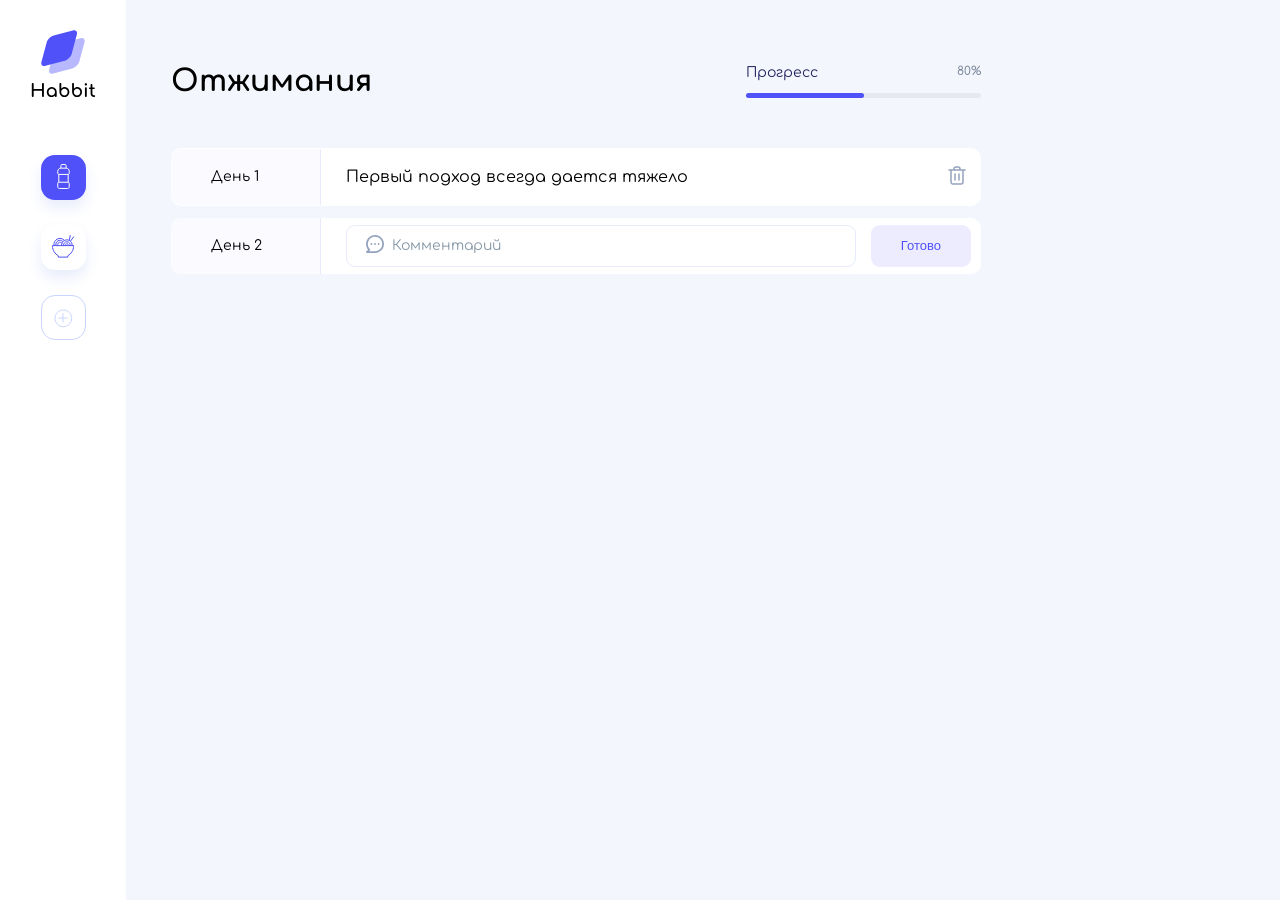
==== js-basic/habbit-tracker/index.html @ d8b93796 "1 day habbit-tracker" ====
<!DOCTYPE html>
<html lang="en">
  <head>
    <meta charset="UTF-8" />
    <meta http-equiv="X-UA-Compatible" content="IE=edge" />
    <meta name="viewport" content="width=device-width, initial-scale=1.0" />
    <title>Habbit App</title>
    <link rel="preconnect" href="https://fonts.googleapis.com">
    <link rel="preconnect" href="https://fonts.gstatic.com" crossorigin>
    <link href="https://fonts.googleapis.com/css2?family=Comfortaa:wght@400;600&display=swap" rel="stylesheet">
    <link rel="stylesheet" href="./styles/main.css" />
  </head>
  <body>
   <div class="app">
      <div class="panel">
        <img class="logo" src="./images/logo.svg" alt="Логотип Habbit App" />
        <nav class="menu">
          <div class="menu__list">
            <button class="menu__item menu__item_active">
              <img src="./images/water.svg" alt="Вода" />
            </button>
            <button class="menu__item">
              <img src="./images/food.svg" alt="Еда" />
            </button>
          </div>
          <button class="menu__add">
            <img src="./images/add.svg" alt="Добавить привычку" />
          </button>
        </nav>
      </div>
      <div class="content">
        <header>
          <h1>Отжимания</h1>
          <div class="progress">
            <div class="progress__text">
              <div class="progress__name">Прогресс</div>
              <div class="progress__percent">80%</div>
            </div>
            <div class="progress__bar">
              <div class="progress__cover-bar"></div>
            </div>
          </div>
        </header>
        <main>
          <div>
            <div class="habbit">
              <div class="habbit__day">День 1</div>
              <div class="habbit__comment">Первый подход всегда дается тяжело</div>
              <button class="habbit__delete">
                <img src="./images/delete.svg" alt="Удалить день 1" />
              </button>
            </div>
            <div class="habbit">
              <div class="habbit__day">День 2</div>
              <form class="habbit__form">
                <input class="input_icon" type="text" placeholder="Комментарий" />
                <img 
                  class="input__icon" 
                  src="./images/comment.svg" 
                  alt="Иконка комментария" 
                />
                <button class="button">Готово</button>
              </form>   
            </div>
          </div>
        </main>
      </div>
   </div>
    <script src="./scripts/app.js"></script>
  </body>
</html>
---- js-basic/habbit-tracker/styles/main.css ----
* {
    box-sizing: border-box;
}

body {
    font-family: 'Comfortaa', cursive;
    margin: 0;
    background-color: #F3F6FD;
    font-weight: 400;
}

.app {
    display: flex;
}

.panel {
    background: #FFFFFF;
    min-height: 100vh;
    padding: 30px;

}

.logo {
    margin-bottom: 50px;
}

.menu {
    display: flex;
    flex-direction: column;
    gap: 25px; 
    align-items: center;
}

.menu__list {
    display: flex;
    flex-direction: column;
    gap: 25px;
    align-items: center;
}

.menu__item {
    background: #FFFFFF;
    box-shadow: 0px 8px 14px rgba(62, 107, 224, 0.12);
    border-radius: 14px;
    border: none;
    height: 45px;
    width: 45px;
    cursor: pointer;
}



.menu__item:hover { 
    background: #6A6AFB;
}

.menu__item:hover img { 
    filter: brightness(0) invert(1);
}

.menu__item_active {
    background: #5051F9;
}

.menu__item_active img {
    filter: brightness(0) invert(1);
}

.menu__add {
    display: flex;
    align-items: center;
    justify-content: center;
    background: none;
    border-radius: 14px;
    border: 1px solid #CAD5FF;
    height: 45px;
    width: 45px;
    cursor: pointer;
}

.menu__add:hover {
    background: #EFF2FF;
}

.content {
    width: 900px;
    padding: 45px;
}

header {
    display: flex;
    justify-content: space-between;
    align-items: center;
}

h1 {
    font-size: 30px;
    line-height: 33px;
    color: #000000;
}

.progress {
    display: flex;
    flex-direction: column;
    gap: 12px;
    width: 235px;
}

.progress__text {
    display: flex;
    justify-content: space-between;
}

.progress__name {
    font-size: 14px;
    line-height: 16px;
    color: #232360;
}

.progress__percent {
    font-size: 12px;
    line-height: 13px;
    color: #768396;
}

.progress__bar {
    width: 100%;
    background: #E6E9ED;
    border-radius: 4px;
    height: 5px;
    position: relative;
}

.progress__cover-bar {
    position: absolute;
    width: 50%;
    height: 5px;
    border-radius: 4px;
    background: #5051F9;
}

main {
    margin-top: 30px;
}

.habbit {
    background: #FFFFFF;
    border-radius: 10px;
    display: flex;
    align-items: center;
    margin-bottom: 12px;
}

.habbit__day {
    background: #FBFAFF;
    border-radius: 10px 0 0 10px;
    border-right: 1px solid #E7EBFB;
    font-size: 14px;
    line-height: 16px;
    padding: 20px 40px;
    min-width: 150px;
}

.habbit__comment {
    font-size: 16px;
    line-height: 18px;
    padding: 20px 25px;
}

.habbit__delete {
    margin-left: auto;
    margin-right: 10px;
    background: none;
    border: none;
    border-radius: 5px;
    cursor: pointer;
    padding: 2px;
}

.habbit__delete:hover {
    background: #EFF2FF;
}

input {
    font-family: 'Comfortaa', cursive;
    border: 1px solid #E7EBFB;
    background: #FFFFFF;
    border-radius: 9px;
    padding: 12px 20px;
    flex: 1;
    font-weight: 400;
    font-size: 14px;
    line-height: 16px;
}

input::placeholder {
    color:#8899A8;
}

.habbit__form {
    display: flex;
    gap: 15px;
    width: 100%;
    padding: 0 10px 0 25px;
    position: relative;
}

.input_icon {
    padding-left: 45px;
}

.input__icon {
    position: absolute;
    top: 10px;
    left: 45px;
}

.button {
    background: #EDECFE;
    border-radius: 9px;
    border: none;
    font-size: 13px;
    line-height: 14px;
    color: #5051F9;
    padding: 14px 30px;
    cursor: pointer;
}

.button:hover {
    background: #DCDAFF;
}
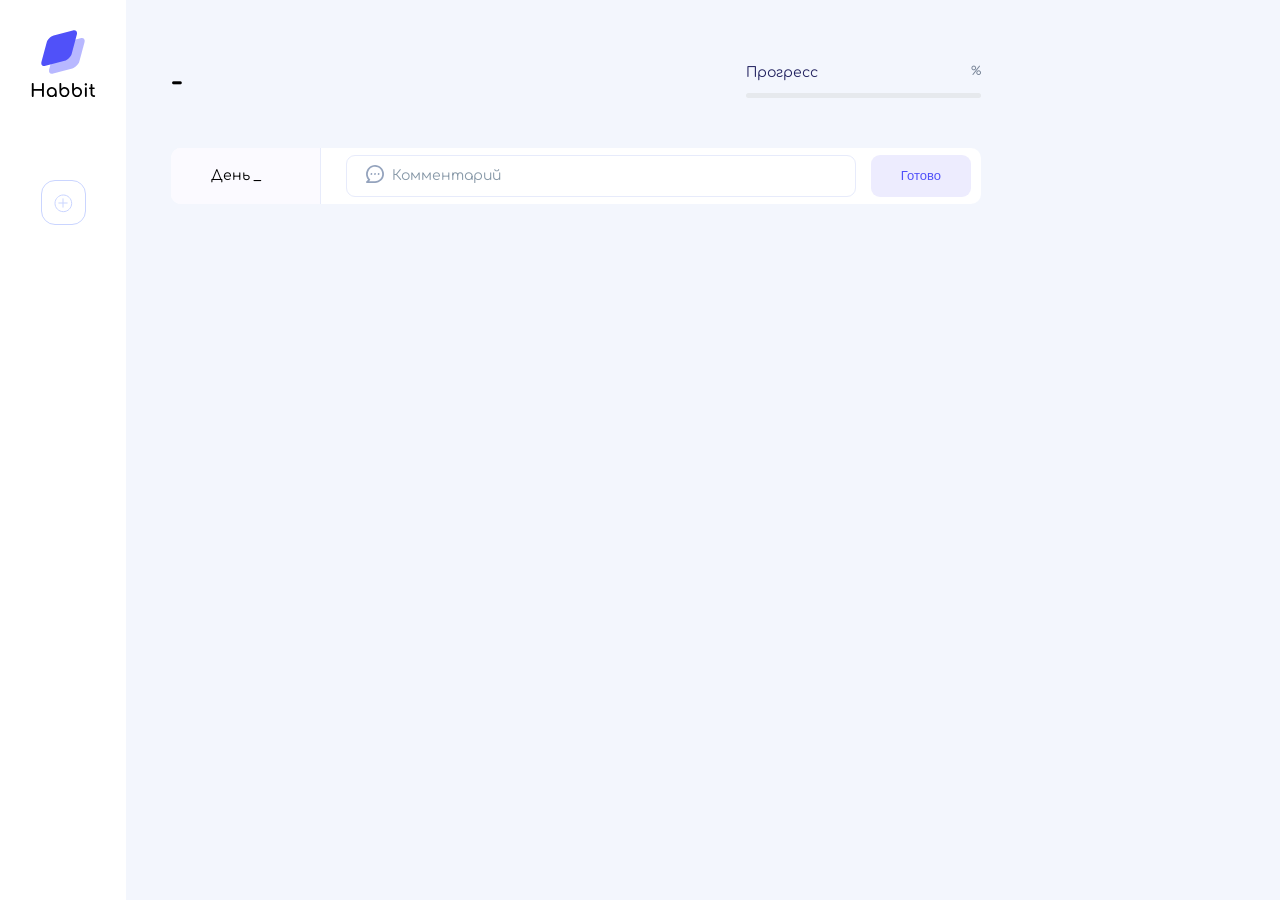
==== commit aa3fb303: "habbit-app done" ====
--- a/js-basic/habbit-tracker/index.html
+++ b/js-basic/habbit-tracker/index.html
@@ -15,26 +15,19 @@
       <div class="panel">
         <img class="logo" src="./images/logo.svg" alt="Логотип Habbit App" />
         <nav class="menu">
-          <div class="menu__list">
-            <button class="menu__item menu__item_active">
-              <img src="./images/water.svg" alt="Вода" />
-            </button>
-            <button class="menu__item">
-              <img src="./images/food.svg" alt="Еда" />
-            </button>
-          </div>
-          <button class="menu__add">
+          <div class="menu__list"></div>
+          <button class="menu__add" onclick="togglePopup()">
             <img src="./images/add.svg" alt="Добавить привычку" />
           </button>
         </nav>
       </div>
       <div class="content">
         <header>
-          <h1>Отжимания</h1>
+          <h1 class="h1">-</h1>
           <div class="progress">
             <div class="progress__text">
               <div class="progress__name">Прогресс</div>
-              <div class="progress__percent">80%</div>
+              <div class="progress__percent">%</div>
             </div>
             <div class="progress__bar">
               <div class="progress__cover-bar"></div>
@@ -42,29 +35,58 @@
           </div>
         </header>
         <main>
-          <div>
+          <div id="days"></div>
             <div class="habbit">
-              <div class="habbit__day">День 1</div>
-              <div class="habbit__comment">Первый подход всегда дается тяжело</div>
-              <button class="habbit__delete">
-                <img src="./images/delete.svg" alt="Удалить день 1" />
-              </button>
-            </div>
-            <div class="habbit">
-              <div class="habbit__day">День 2</div>
-              <form class="habbit__form">
-                <input class="input_icon" type="text" placeholder="Комментарий" />
+              <div class="habbit__day">День _</div>
+              <form class="habbit__form" onsubmit="addDays(event)">
+                <input 
+                  name="comment" 
+                  class="input_icon" 
+                  type="text" 
+                  placeholder="Комментарий" />
                 <img 
                   class="input__icon" 
                   src="./images/comment.svg" 
                   alt="Иконка комментария" 
                 />
-                <button class="button">Готово</button>
+                <button class="button" type="submit">Готово</button>
               </form>   
             </div>
           </div>
         </main>
       </div>
+      <div class="cover cover_hidden" id="add-habbit-popup">
+        <div class="popup">
+          <h2>Новая привычка</h2>
+          <div class="icon-label">Иконка</div>
+          <div class="icon-select">
+            <button class="icon icon_active" onclick="setIcon(this, 'sport')">
+              <img src="./images/sport.svg" alt="Спорт">
+            </button>
+            <button class="icon" onclick="setIcon(this, 'water')">
+              <img src="./images/water.svg" alt="Вода">
+            </button>
+            <button class="icon" onclick="setIcon(this, 'food')">
+              <img src="./images/food.svg" alt="Еда">
+            </button>
+          </div>
+          <form class="popup__form" onsubmit="addHabbit(event)">
+              <input type="text" name="name" placeholder="Название" />
+              <input 
+                type="text" 
+                name="icon" 
+                hidden="true" 
+                placeholder="Иконка" 
+                value="sport"
+              />
+              <input type="number" name="target" placeholder="Цель" />
+              <button class="button" type="submit">Добавить</button>
+          </form>
+          <button class="popup__close" onclick="togglePopup()">
+            <img src="./images/close.svg" alt="Закрыть">
+          </button>
+        </div>
+      </div>
    </div>
     <script src="./scripts/app.js"></script>
   </body>
--- a/js-basic/habbit-tracker/styles/main.css
+++ b/js-basic/habbit-tracker/styles/main.css
@@ -47,8 +47,6 @@
     width: 45px;
     cursor: pointer;
 }
-
-
 
 .menu__item:hover { 
     background: #6A6AFB;
@@ -133,7 +131,7 @@
 
 .progress__cover-bar {
     position: absolute;
-    width: 50%;
+    transition: all 0.3s;
     height: 5px;
     border-radius: 4px;
     background: #5051F9;
@@ -197,6 +195,10 @@
     color:#8899A8;
 }
 
+input.error {
+    border: 1px solid red;
+}
+
 .habbit__form {
     display: flex;
     gap: 15px;
@@ -229,3 +231,100 @@
 .button:hover {
     background: #DCDAFF;
 }
+
+.cover {
+    position: fixed;
+    left: 0;
+    right: 0;
+    bottom: 0;
+    top: 0;
+    background: rgba(0, 0, 0, 0.25);
+    display: flex;
+    align-items: center;
+    justify-content: center;
+}
+
+.cover_hidden {
+    display: none;
+}
+
+.popup {
+    background: #FFFFFF;
+    box-shadow: 0px 8px 14px 12px rgba(56, 56, 56, 0.05);
+    border-radius: 10px;
+    max-width: 600px;
+    padding: 20px;
+    position: relative;
+    display: flex;
+    flex-direction: column;
+    align-items: center;
+    width: 100%;
+}
+
+.popup__close {
+    position: absolute;
+    right: 15px;
+    top: 15px;
+    border: none;
+    background: none;
+    cursor: pointer;
+}
+
+h2 {
+    font-weight: 400;
+    font-size: 24px;
+    line-height: 27px;
+}
+
+.icon-label {
+    font-size: 14px;
+    line-height: 16px;
+    color: #768396;
+    margin-bottom: 10px;
+}
+
+.icon-select {
+    display: flex;
+    gap: 25px;
+    margin-bottom: 20px;
+}
+
+.icon {
+    border: 1px solid #5051F9;
+    border-radius: 14px;
+    background: white;
+    display: flex;
+    align-items: center;
+    justify-content: center;
+    width: 45px;
+    height: 45px;
+    cursor: pointer;
+}
+
+.icon_active {
+    background:#5051F9;
+}
+
+.icon:hover {
+    background:#6A6AFB;
+}
+
+.icon_active img {
+    filter: brightness(0) invert(1);
+}
+
+.icon:hover img {
+    filter: brightness(0) invert(1);
+}
+
+.popup__form {
+    width: 100%;
+    display: flex;
+    flex-direction: column;
+    align-items: center;
+    gap: 15px;
+}
+
+.popup__form input {
+    width: 100%;
+}
